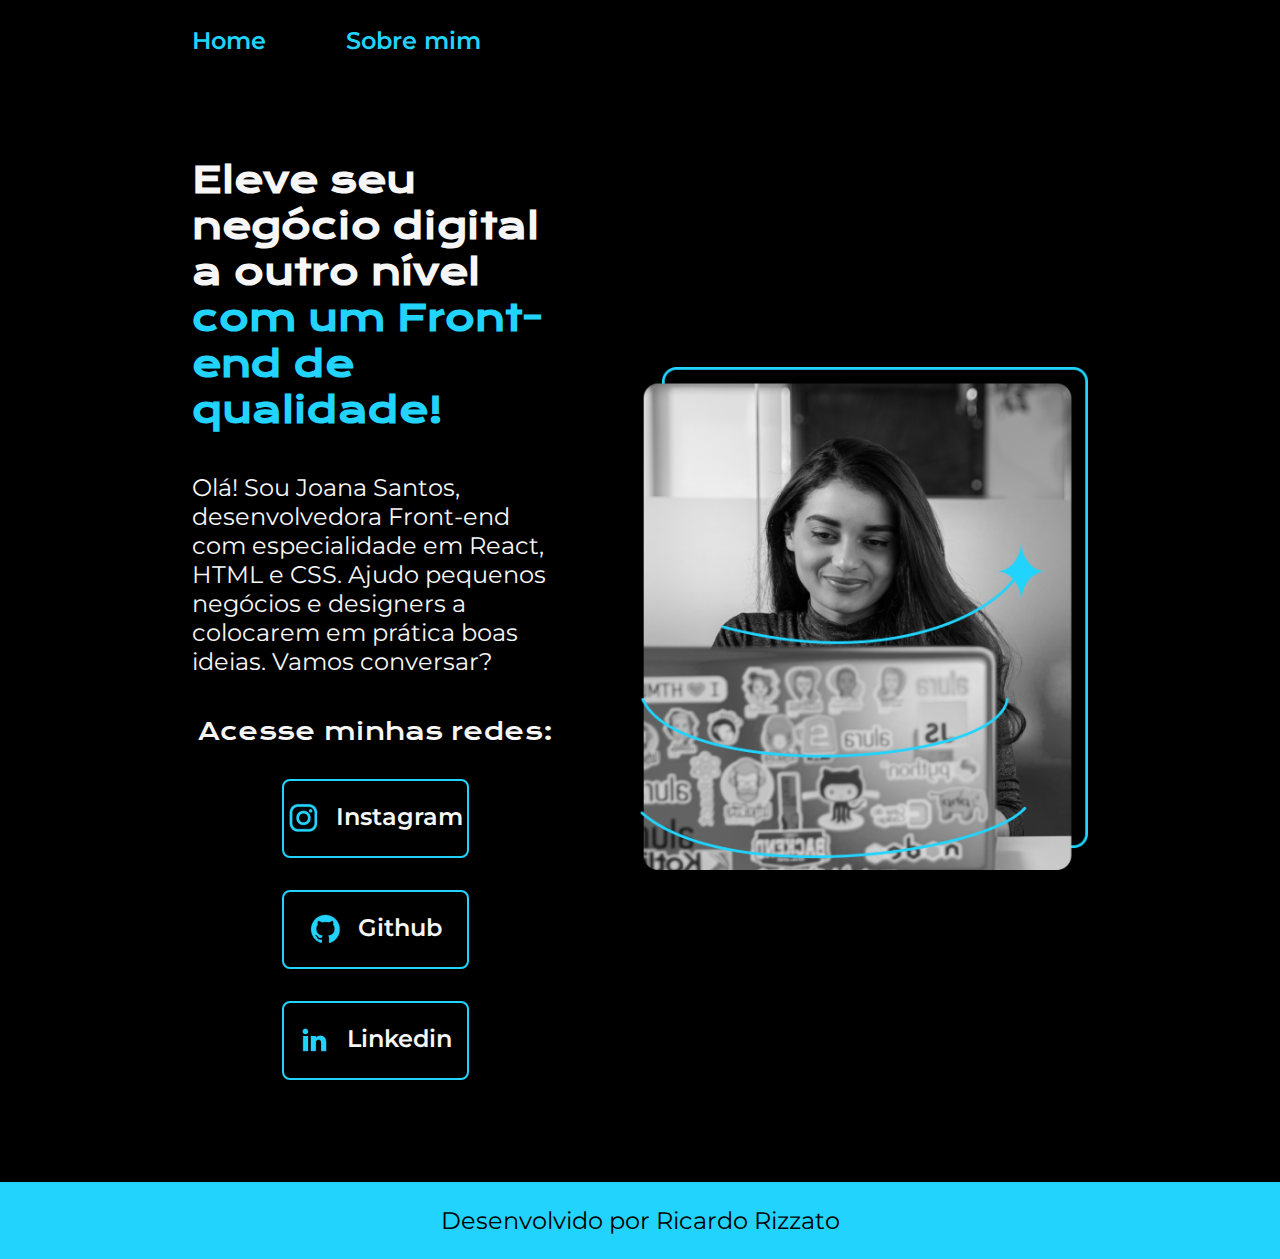
==== index.html @ 17d3ccc8 "Add files via upload" ====
<!DOCTYPE html>
<html lang="pt-br">
  <head>
    <meta charset="UTF-8" />
    <meta name="viewport" content="width=device-width, initial-scale=1.0" />
    <link rel="stylesheet" href="./styles/style.css" />
    <title>Portfolio</title>
  </head>
  <body>
    <header class="cabecalho">
      <nav class="cabecalho__menu">
        <a class="cabecalho__menu__link" href="index.html">Home</a>
        <a class="cabecalho__menu__link" href="about.html">Sobre mim</a>
      </nav>
    </header>
    <main class="apresentacao">
      <section class="apresentacao__conteudo">
        <h1 class="apresentacao__conteudo__titulo">
          Eleve seu negócio digital a outro nível
          <strong class="titulo-destaque"
            >com um Front-end de qualidade!</strong
          >
        </h1>
        <p class="apresentacao__conteudo__texto">
          Olá! Sou Joana Santos, desenvolvedora Front-end com especialidade em
          React, HTML e CSS. Ajudo pequenos negócios e designers a colocarem em
          prática boas ideias. Vamos conversar?
        </p>
        <div class="apresentacao__links">
          <h2 class="apresentacao__links__subtitulo">Acesse minhas redes:</h2>
          <a
            class="apresentacao__links__navegacao"
            href="https://instagram.com/ricardo.rizzato"
          >
            <img src="./assets/instagram.png" />
            Instagram</a
          >
          <a
            class="apresentacao__links__navegacao"
            href="https://github.com/ricardoimac#:~:text=Popular%20repositories-,CabTeste,-Public"
          >
            <img src="./assets/github.png" />
            Github</a
          >
          <a
            class="apresentacao__links__navegacao"
            href="https://linkedin.com/in/ricardorizzato"
          >
            <img src="./assets/linkedin.png" />
            Linkedin</a
          >
        </div>
      </section>

      <img
        class="apresentacao__imagem"
        src="./assets/Imagem.png"
        alt="Foto da Joana Programando"
      />
    </main>
    <footer class="rodape">
      <p>Desenvolvido por Ricardo Rizzato</p>
    </footer>
  </body>
</html>
---- styles/style.css ----
@import url("https://fonts.googleapis.com/css2?family=Krona+One&family=Montserrat:wght@400;600&display=swap");

:root {
  --cor-primaria: #000000;
  --cor-secundaria: #f6f6f6;
  --cor-terciaria: #22d4fd;
  --cor-hover: #272727;

  --fonte-primaria: "Krona One", sans-serif;
  --fonte-secundaria: "Montserrat", sans-serif;
}

* {
  margin: 0;
  padding: 0;
}

body {
  box-sizing: border-box;
  background-color: var(--cor-primaria);
  color: var(--cor-secundaria);
}

.cabecalho {
  padding: 2% 0% 0% 15%;
}

.cabecalho__menu {
  display: flex;
  gap: 80px;
}

.cabecalho__menu__link {
  font-family: var(--fonte-secundaria);
  font-size: 1.5rem;
  font-weight: 600;
  color: var(--cor-terciaria);
  text-decoration: none;
}

.apresentacao {
  padding: 8% 15%;
  display: flex;
  align-items: center;
  justify-content: space-between;
  gap: 82px;
}

.apresentacao__conteudo {
  width: 50%;
  display: flex;
  flex-direction: column;
  gap: 40px;
}

.apresentacao__conteudo__titulo {
  font-size: 2.25rem;
  font-family: var(--fonte-primaria);
}

.titulo-destaque {
  color: var(--cor-terciaria);
}

.apresentacao__conteudo__texto {
  font-size: 1.5rem;
  font-family: var(--fonte-secundaria);
}

.apresentacao__links {
  display: flex;
  flex-direction: column;
  justify-content: space-between;
  align-items: center;
  gap: 32px;
}

.apresentacao__links__subtitulo {
  font-family: var(--fonte-primaria);
  font-weight: 400;
  font-size: 1.5rem;
}

.apresentacao__links__navegacao {
  display: flex;
  justify-content: center;
  gap: 16px;
  border: 2px solid var(--cor-terciaria);
  width: 50%;
  text-align: center;
  border-radius: 8px;
  font-size: 1.5rem;
  font-weight: 600;
  padding: 21.5px 0;
  text-decoration: none;
  color: var(--cor-secundaria);
  font-family: var(--fonte-secundaria);
}

.apresentacao__links__link:hover {
  background-color: var(--cor-hover);
}

.apresentacao__imagem {
  width: 50%;
}

.rodape {
  color: var(--cor-primaria);
  background-color: var(--cor-terciaria);
  padding: 24px;
  text-align: center;
  font-family: var(--fonte-secundaria);
  font-size: 1.5rem;
  font-weight: 400;
}

@media (max-width: 1200px) {
  .cabecalho {
    padding: 10%;
  }

  .cabecalho__menu {
    justify-content: center;
  }

  .apresentacao {
    flex-direction: column-reverse;
    padding: 5%;
  }

  .apresentacao__conteudo {
    width: auto;
  }
}
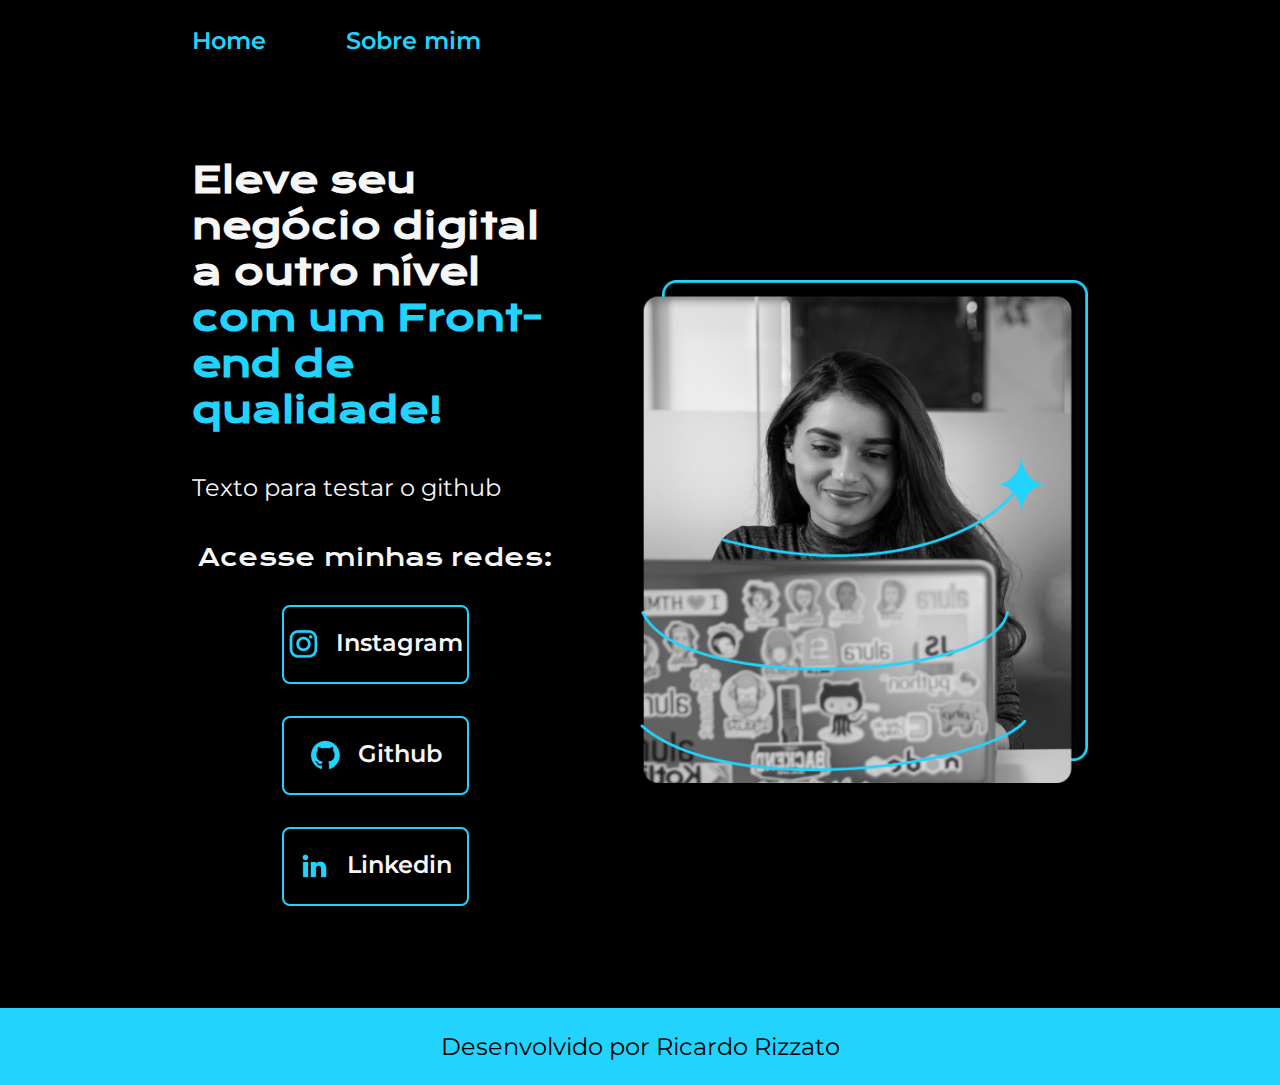
==== commit 93d2861c: "texto para teste" ====
--- a/index.html
+++ b/index.html
@@ -4,7 +4,7 @@
     <meta charset="UTF-8" />
     <meta name="viewport" content="width=device-width, initial-scale=1.0" />
     <link rel="stylesheet" href="./styles/style.css" />
-    <title>Portfolio</title>
+    <title>Portfolio Ricardo</title>
   </head>
   <body>
     <header class="cabecalho">
@@ -21,11 +21,7 @@
             >com um Front-end de qualidade!</strong
           >
         </h1>
-        <p class="apresentacao__conteudo__texto">
-          Olá! Sou Joana Santos, desenvolvedora Front-end com especialidade em
-          React, HTML e CSS. Ajudo pequenos negócios e designers a colocarem em
-          prática boas ideias. Vamos conversar?
-        </p>
+        <p class="apresentacao__conteudo__texto">Texto para testar o github</p>
         <div class="apresentacao__links">
           <h2 class="apresentacao__links__subtitulo">Acesse minhas redes:</h2>
           <a
